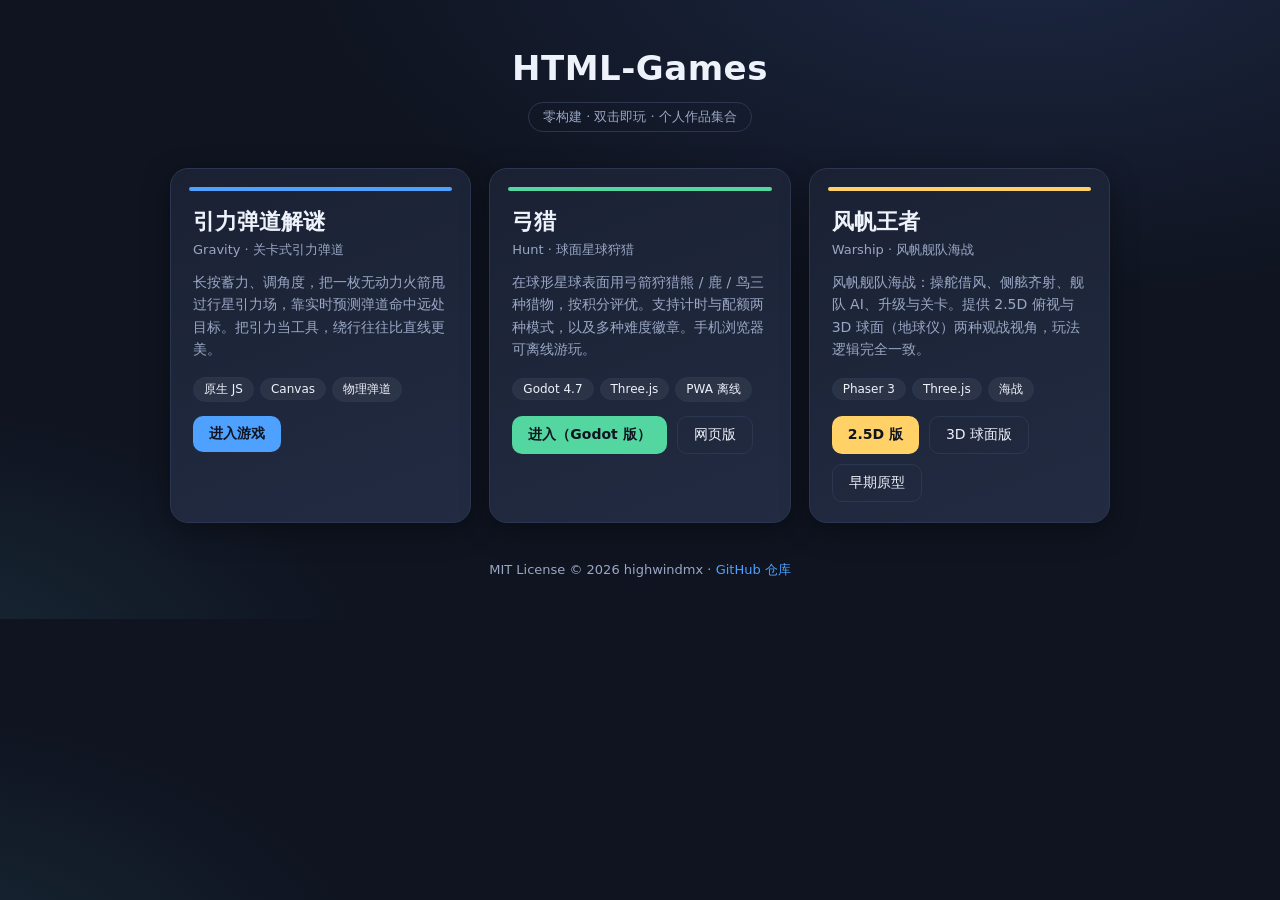
==== index.html @ e61ee8b0 "Add root guide index.html linking all games; document it in README" ====
<!DOCTYPE html>
<html lang="zh-CN">
<head>
<meta charset="UTF-8">
<meta name="viewport" content="width=device-width, initial-scale=1.0, maximum-scale=1.0, user-scalable=no">
<title>HTML-Games · 小游戏集合</title>
<style>
  :root{
    --bg:#0f1420; --panel:#1a2133; --panel2:#222b42;
    --ink:#eef2fb; --sub:#9aa7c4; --line:#2c3650;
    --blue:#4ea1ff; --coral:#ff8a5c; --green:#54d6a0; --gold:#ffd166;
    --shadow:0 8px 28px rgba(0,0,0,.35);
  }
  *{box-sizing:border-box;}
  html,body{margin:0;padding:0;min-height:100%;background:
    radial-gradient(1200px 600px at 80% -10%, #1c2742 0%, transparent 60%),
    radial-gradient(900px 500px at -10% 110%, #1a2b3a 0%, transparent 55%),
    var(--bg);
    color:var(--ink);
    font-family:-apple-system,"PingFang SC","Microsoft YaHei",system-ui,sans-serif;
    -webkit-font-smoothing:antialiased;}
  .wrap{max-width:980px;margin:0 auto;padding:48px 20px 40px;}
  header{text-align:center;margin-bottom:36px;}
  h1{font-size:34px;margin:0 0 8px;letter-spacing:.5px;}
  .tag{display:inline-block;font-size:13px;color:var(--sub);
    border:1px solid var(--line);border-radius:999px;padding:5px 14px;margin-top:6px;}
  .grid{display:grid;gap:18px;grid-template-columns:repeat(auto-fit,minmax(280px,1fr));}
  .card{position:relative;background:linear-gradient(160deg,var(--panel),var(--panel2));
    border:1px solid var(--line);border-radius:18px;padding:22px 22px 20px;
    box-shadow:var(--shadow);overflow:hidden;transition:transform .18s ease,border-color .18s ease;}
  .card:hover{transform:translateY(-4px);border-color:var(--accent,#4ea1ff);}
  .card .bar{height:4px;border-radius:4px;background:var(--accent,#4ea1ff);margin:-4px -4px 16px;}
  .card h2{margin:0 0 4px;font-size:22px;}
  .card .en{color:var(--sub);font-size:13px;margin-bottom:12px;}
  .card p{color:var(--sub);font-size:14px;line-height:1.6;margin:0 0 16px;min-height:66px;}
  .chip{display:inline-block;font-size:12px;color:var(--ink);background:rgba(255,255,255,.06);
    border:1px solid var(--line);border-radius:999px;padding:3px 10px;margin:0 6px 8px 0;}
  .links{display:flex;flex-wrap:wrap;gap:10px;margin-top:6px;}
  .btn{display:inline-flex;align-items:center;gap:6px;text-decoration:none;
    font-size:14px;font-weight:600;color:#0f1420;background:var(--accent,#4ea1ff);
    padding:9px 16px;border-radius:10px;transition:filter .15s ease;}
  .btn:hover{filter:brightness(1.08);}
  .btn.sub{background:transparent;color:var(--ink);border:1px solid var(--line);font-weight:500;}
  .btn.sub:hover{border-color:var(--accent,#4ea1ff);}
  footer{text-align:center;color:var(--sub);font-size:13px;margin-top:38px;}
  footer a{color:var(--blue);text-decoration:none;}
  footer a:hover{text-decoration:underline;}
</style>
</head>
<body>
<div class="wrap">
  <header>
    <h1>HTML-Games</h1>
    <div class="tag">零构建 · 双击即玩 · 个人作品集合</div>
  </header>

  <main class="grid">

    <!-- Gravity -->
    <section class="card" style="--accent:var(--blue)">
      <div class="bar"></div>
      <h2>引力弹道解谜</h2>
      <div class="en">Gravity · 关卡式引力弹道</div>
      <p>长按蓄力、调角度，把一枚无动力火箭甩过行星引力场，靠实时预测弹道命中远处目标。把引力当工具，绕行往往比直线更美。</p>
      <span class="chip">原生 JS</span><span class="chip">Canvas</span><span class="chip">物理弹道</span>
      <div class="links">
        <a class="btn" href="gravity/index.html">进入游戏</a>
      </div>
    </section>

    <!-- Hunt -->
    <section class="card" style="--accent:var(--green)">
      <div class="bar"></div>
      <h2>弓猎</h2>
      <div class="en">Hunt · 球面星球狩猎</div>
      <p>在球形星球表面用弓箭狩猎熊 / 鹿 / 鸟三种猎物，按积分评优。支持计时与配额两种模式，以及多种难度徽章。手机浏览器可离线游玩。</p>
      <span class="chip">Godot 4.7</span><span class="chip">Three.js</span><span class="chip">PWA 离线</span>
      <div class="links">
        <a class="btn" href="hunt/docs/index.html">进入（Godot 版）</a>
        <a class="btn sub" href="hunt/web/index.html">网页版</a>
      </div>
    </section>

    <!-- Warship -->
    <section class="card" style="--accent:var(--gold)">
      <div class="bar"></div>
      <h2>风帆王者</h2>
      <div class="en">Warship · 风帆舰队海战</div>
      <p>风帆舰队海战：操舵借风、侧舷齐射、舰队 AI、升级与关卡。提供 2.5D 俯视与 3D 球面（地球仪）两种观战视角，玩法逻辑完全一致。</p>
      <span class="chip">Phaser 3</span><span class="chip">Three.js</span><span class="chip">海战</span>
      <div class="links">
        <a class="btn" href="warship/25D/index.html">2.5D 版</a>
        <a class="btn sub" href="warship/3D/index.html">3D 球面版</a>
        <a class="btn sub" href="warship/archive/index.html">早期原型</a>
      </div>
    </section>

  </main>

  <footer>
    MIT License © 2026 highwindmx ·
    <a href="https://github.com/highwindmx/HTML-Games" target="_blank" rel="noopener">GitHub 仓库</a>
  </footer>
</div>
</body>
</html>
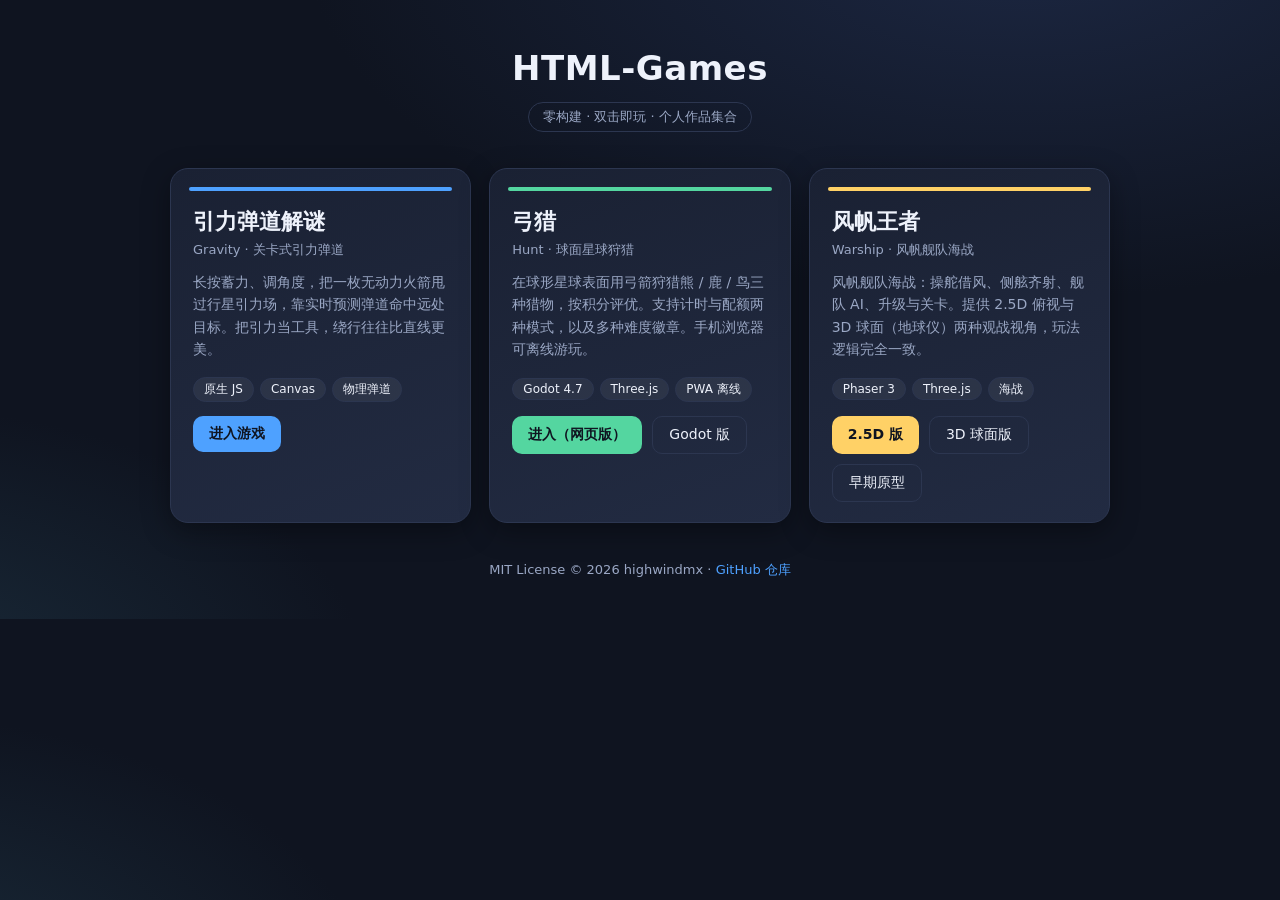
==== commit 8df66eab: "Make hunt web (Three.js) the primary entry on guide index" ====
--- a/index.html
+++ b/index.html
@@ -76,8 +76,8 @@
       <p>在球形星球表面用弓箭狩猎熊 / 鹿 / 鸟三种猎物，按积分评优。支持计时与配额两种模式，以及多种难度徽章。手机浏览器可离线游玩。</p>
       <span class="chip">Godot 4.7</span><span class="chip">Three.js</span><span class="chip">PWA 离线</span>
       <div class="links">
-        <a class="btn" href="hunt/docs/index.html">进入（Godot 版）</a>
-        <a class="btn sub" href="hunt/web/index.html">网页版</a>
+        <a class="btn" href="hunt/web/index.html">进入（网页版）</a>
+        <a class="btn sub" href="hunt/docs/index.html">Godot 版</a>
       </div>
     </section>
 
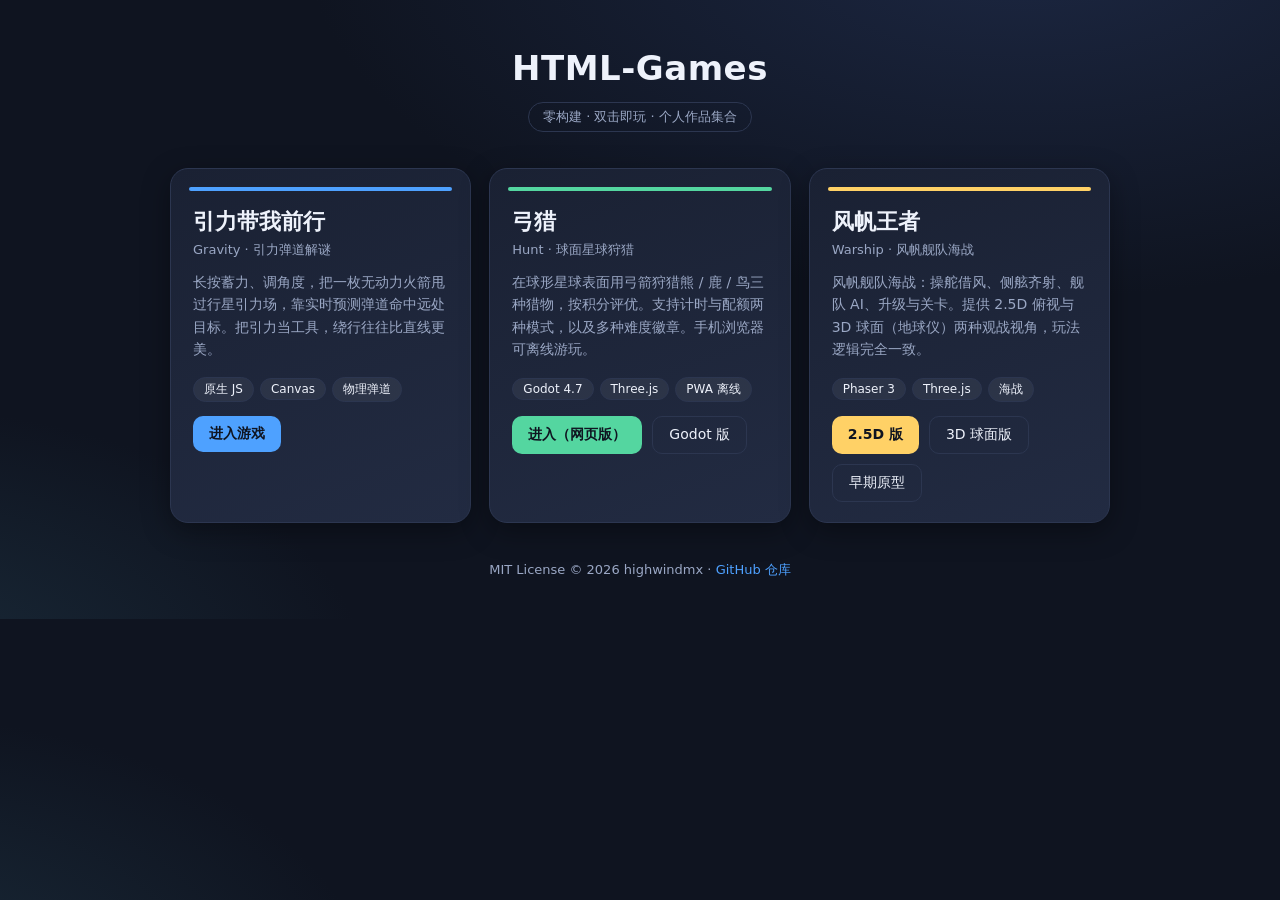
==== commit a5febbdb: "Rename Gravity game to 引力带我前行 across title, guide, README and design docs" ====
--- a/index.html
+++ b/index.html
@@ -59,8 +59,8 @@
     <!-- Gravity -->
     <section class="card" style="--accent:var(--blue)">
       <div class="bar"></div>
-      <h2>引力弹道解谜</h2>
-      <div class="en">Gravity · 关卡式引力弹道</div>
+      <h2>引力带我前行</h2>
+      <div class="en">Gravity · 引力弹道解谜</div>
       <p>长按蓄力、调角度，把一枚无动力火箭甩过行星引力场，靠实时预测弹道命中远处目标。把引力当工具，绕行往往比直线更美。</p>
       <span class="chip">原生 JS</span><span class="chip">Canvas</span><span class="chip">物理弹道</span>
       <div class="links">
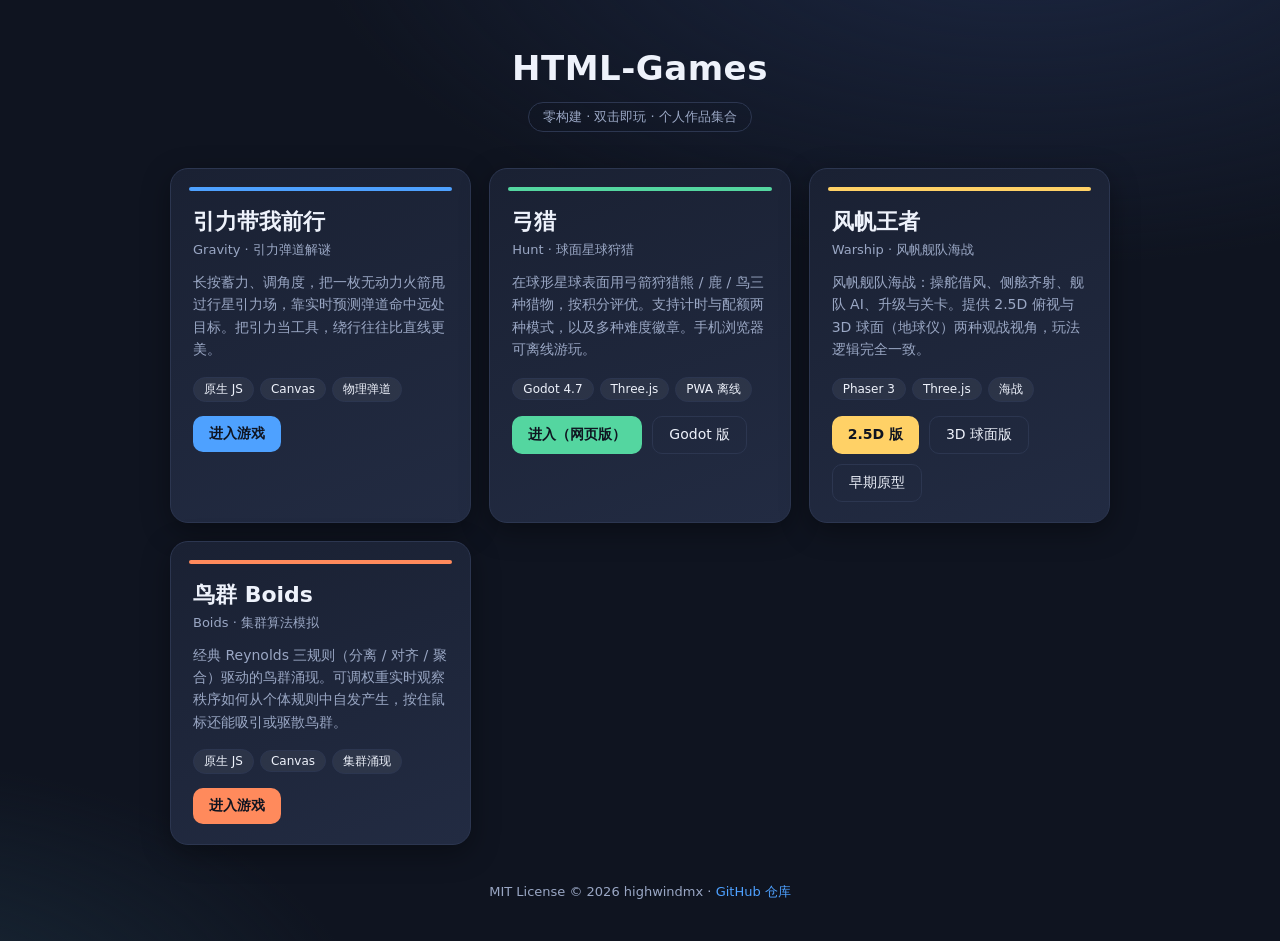
==== commit 5bf9323f: "Add Boids flocking simulation in boids/; wire entry into guide index and README" ====
--- a/index.html
+++ b/index.html
@@ -95,6 +95,18 @@
       </div>
     </section>
 
+    <!-- Boids -->
+    <section class="card" style="--accent:var(--coral)">
+      <div class="bar"></div>
+      <h2>鸟群 Boids</h2>
+      <div class="en">Boids · 集群算法模拟</div>
+      <p>经典 Reynolds 三规则（分离 / 对齐 / 聚合）驱动的鸟群涌现。可调权重实时观察秩序如何从个体规则中自发产生，按住鼠标还能吸引或驱散鸟群。</p>
+      <span class="chip">原生 JS</span><span class="chip">Canvas</span><span class="chip">集群涌现</span>
+      <div class="links">
+        <a class="btn" href="boids/index.html">进入游戏</a>
+      </div>
+    </section>
+
   </main>
 
   <footer>
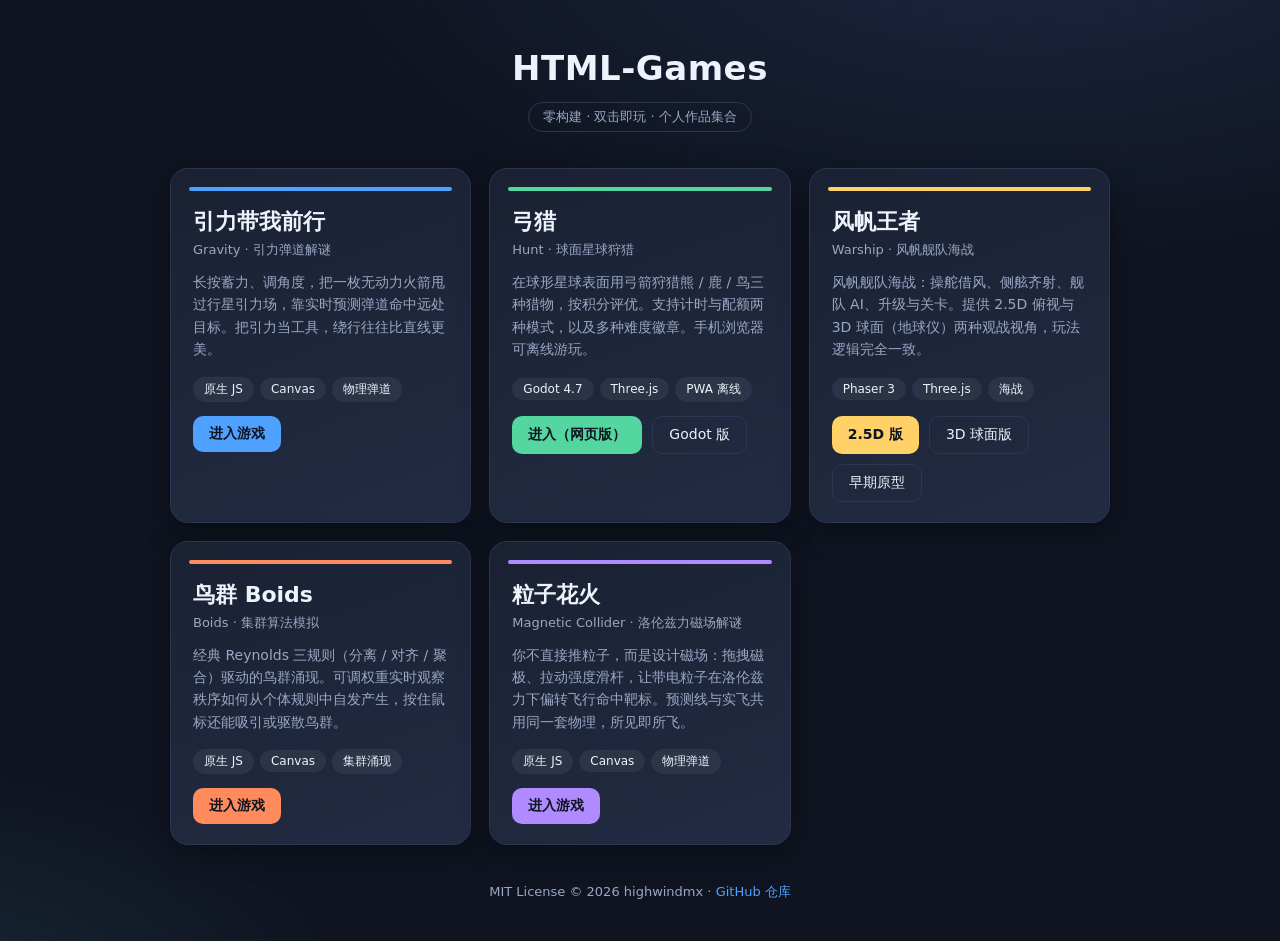
==== commit 24cf5c1c: "Add Magnetic Collider (粒子花火): Lorentz-force field puzzle, shared predictor/integrator, drag pole + s" ====
--- a/index.html
+++ b/index.html
@@ -107,6 +107,18 @@
       </div>
     </section>
 
+    <!-- Magnetic -->
+    <section class="card" style="--accent:#b08bff">
+      <div class="bar"></div>
+      <h2>粒子花火</h2>
+      <div class="en">Magnetic Collider · 洛伦兹力磁场解谜</div>
+      <p>你不直接推粒子，而是设计磁场：拖拽磁极、拉动强度滑杆，让带电粒子在洛伦兹力下偏转飞行命中靶标。预测线与实飞共用同一套物理，所见即所飞。</p>
+      <span class="chip">原生 JS</span><span class="chip">Canvas</span><span class="chip">物理弹道</span>
+      <div class="links">
+        <a class="btn" href="magnetic/index.html">进入游戏</a>
+      </div>
+    </section>
+
   </main>
 
   <footer>
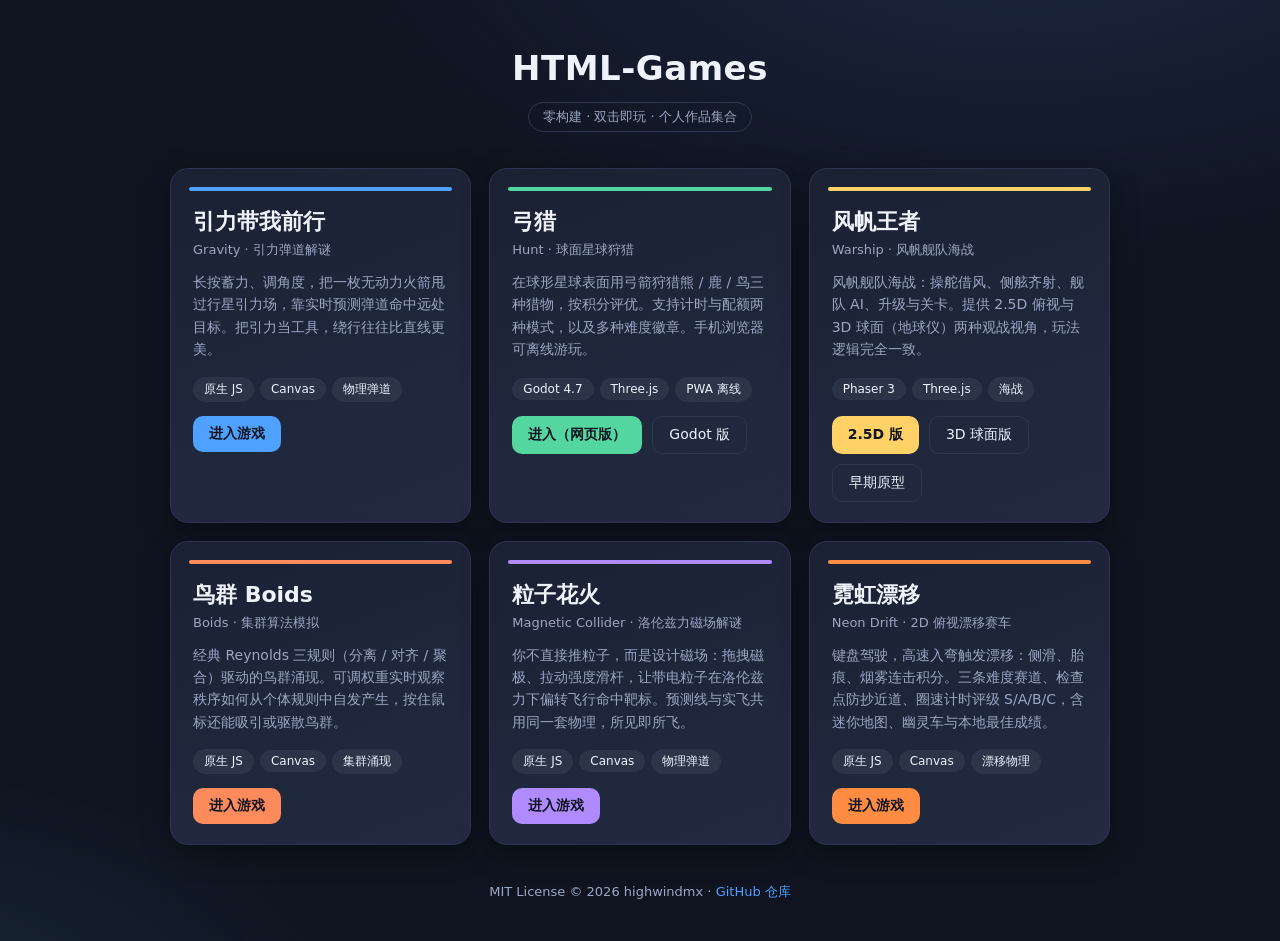
==== commit f6bda131: "Add Neon Drift (霓虹漂移): 2D top-down drift racing - physics drift, skid marks, 3 spline tracks, checkp" ====
--- a/index.html
+++ b/index.html
@@ -119,6 +119,18 @@
       </div>
     </section>
 
+    <!-- Racecar -->
+    <section class="card" style="--accent:#ff8c42">
+      <div class="bar"></div>
+      <h2>霓虹漂移</h2>
+      <div class="en">Neon Drift · 2D 俯视漂移赛车</div>
+      <p>键盘驾驶，高速入弯触发漂移：侧滑、胎痕、烟雾连击积分。三条难度赛道、检查点防抄近道、圈速计时评级 S/A/B/C，含迷你地图、幽灵车与本地最佳成绩。</p>
+      <span class="chip">原生 JS</span><span class="chip">Canvas</span><span class="chip">漂移物理</span>
+      <div class="links">
+        <a class="btn" href="racecar/index.html">进入游戏</a>
+      </div>
+    </section>
+
   </main>
 
   <footer>
